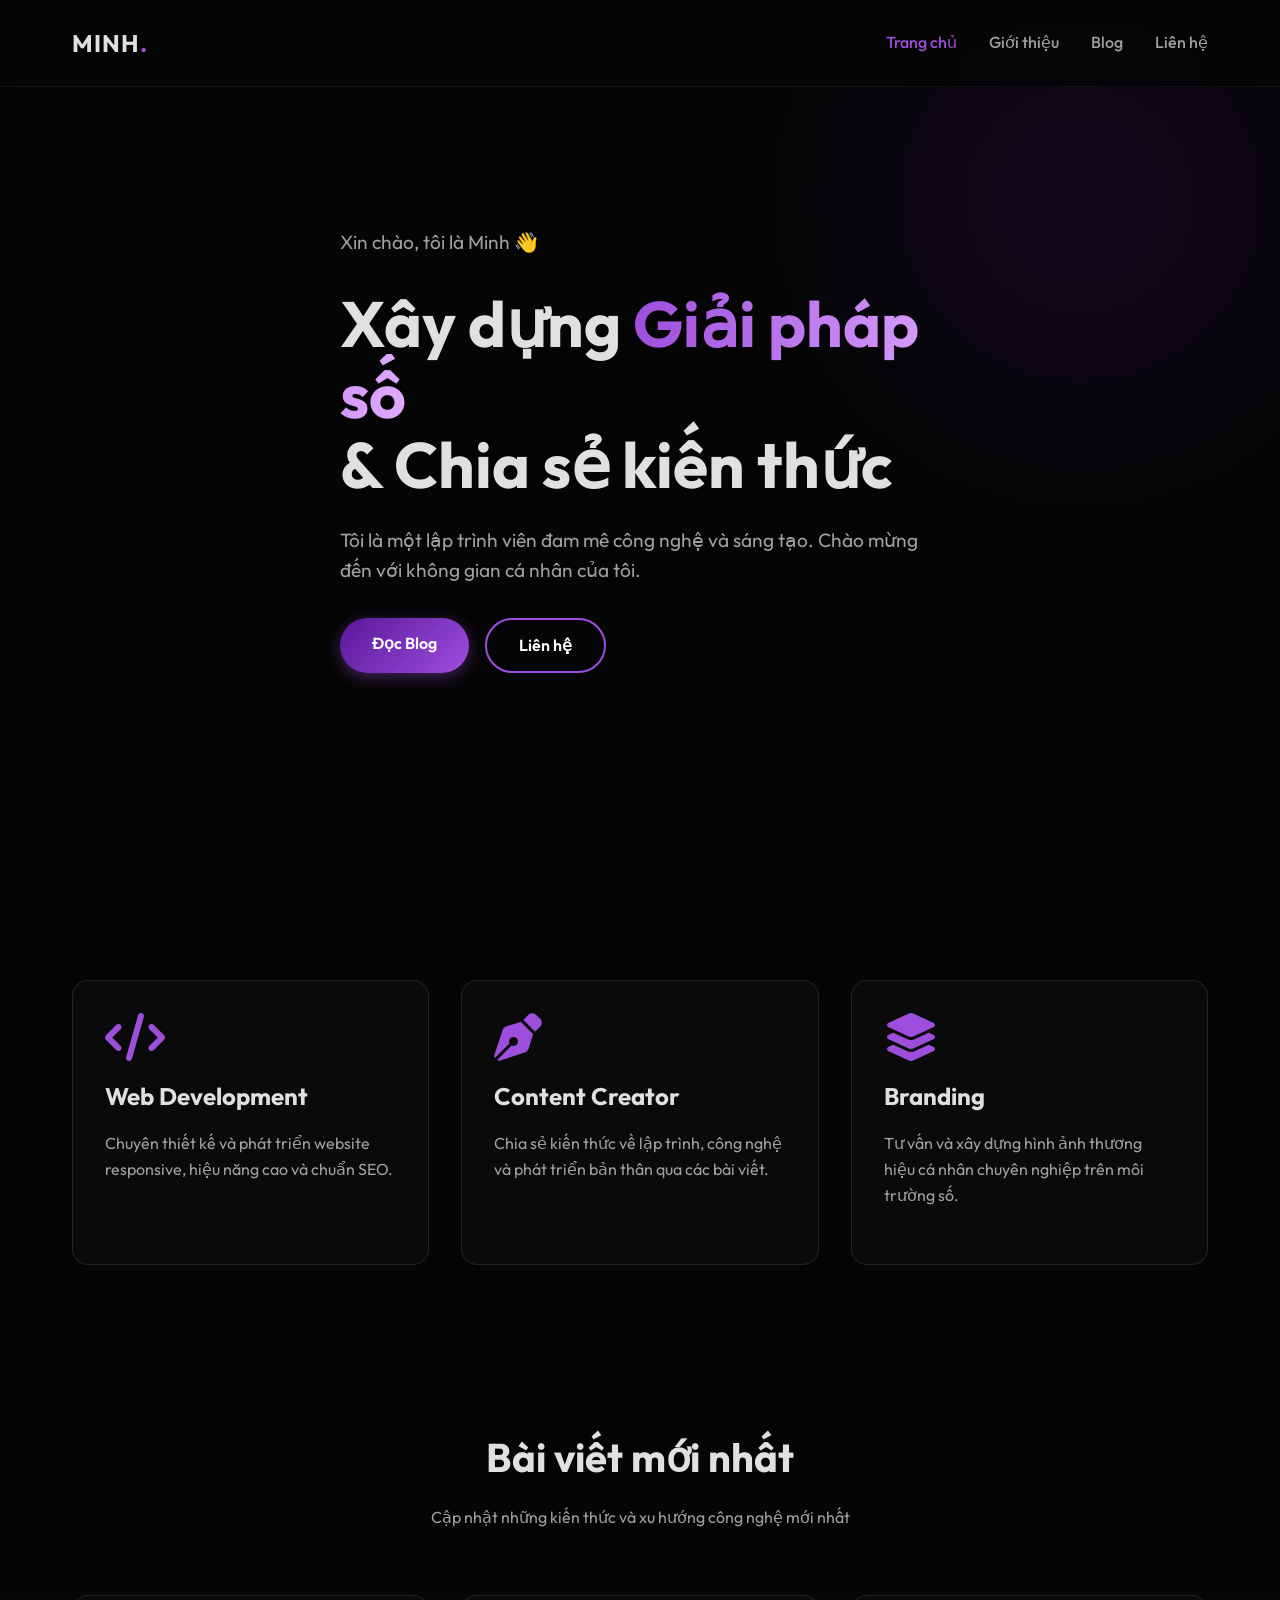
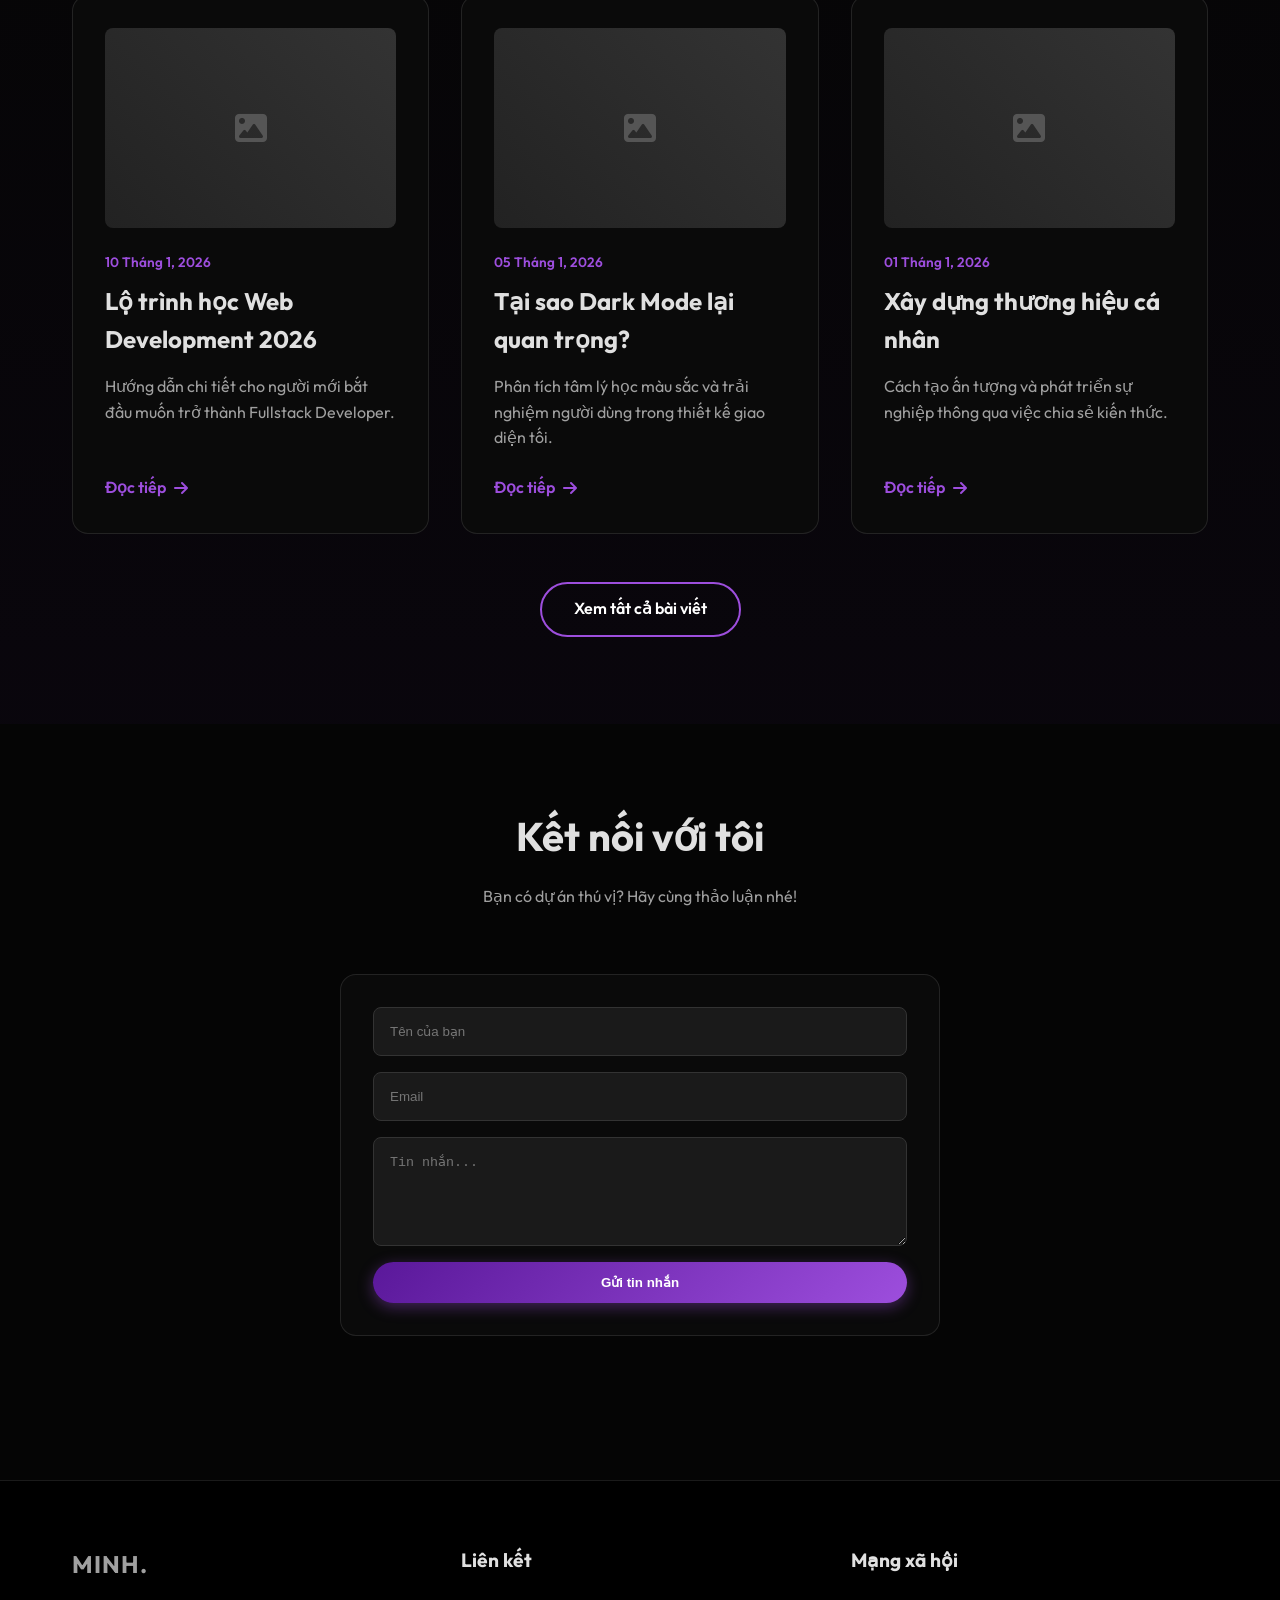
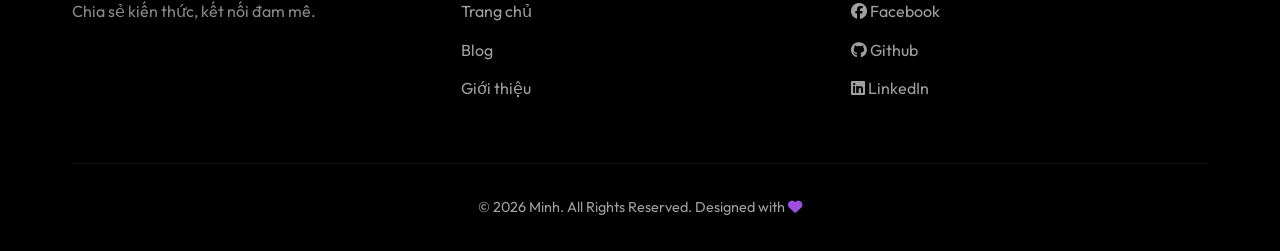
==== index.html @ b97357cf "Add project" ====
<!DOCTYPE html>
<html lang="vi">
<head>
    <meta charset="UTF-8">
    <meta name="viewport" content="width=device-width, initial-scale=1.0">
    <title>Minh • Personal Brand & Blog</title>
    <link rel="stylesheet" href="css/style.css">
    <link rel="stylesheet" href="https://cdnjs.cloudflare.com/ajax/libs/font-awesome/6.4.0/css/all.min.css">
</head>
<body>

    <!-- Navigation -->
    <nav class="navbar">
        <div class="container nav-container">
            <a href="index.html" class="logo">MINH<span style="color:var(--primary-color)">.</span></a>
            <div class="menu-toggle"><i class="fas fa-bars"></i></div>
            <ul class="nav-links">
                <li><a href="index.html" class="active">Trang chủ</a></li>
                <li><a href="#about">Giới thiệu</a></li>
                <li><a href="blog.html">Blog</a></li>
                <li><a href="#contact">Liên hệ</a></li>
            </ul>
        </div>
    </nav>

    <!-- Hero Section -->
    <section class="hero">
        <div class="container">
            <div class="hero-content fade-in">
                <p>Xin chào, tôi là Minh 👋</p>
                <h1>Xây dựng <span class="text-gradient">Giải pháp số</span> <br> & Chia sẻ kiến thức</h1>
                <p>Tôi là một lập trình viên đam mê công nghệ và sáng tạo. Chào mừng đến với không gian cá nhân của tôi.</p>
                <div class="hero-buttons">
                    <a href="blog.html" class="btn">Đọc Blog</a>
                    <a href="#contact" class="btn btn-outline">Liên hệ</a>
                </div>
            </div>
        </div>
    </section>

    <!-- About Section -->
    <section id="about" class="section-padding">
        <div class="container">
            <div class="grid-3">
                <div class="card fade-in" style="grid-column: span 1;">
                    <i class="fas fa-code" style="font-size: 3rem; color: var(--primary-color); margin-bottom: 1rem;"></i>
                    <h3>Web Development</h3>
                    <p>Chuyên thiết kế và phát triển website responsive, hiệu năng cao và chuẩn SEO.</p>
                </div>
                <div class="card fade-in" style="grid-column: span 1;">
                    <i class="fas fa-pen-nib" style="font-size: 3rem; color: var(--primary-color); margin-bottom: 1rem;"></i>
                    <h3>Content Creator</h3>
                    <p>Chia sẻ kiến thức về lập trình, công nghệ và phát triển bản thân qua các bài viết.</p>
                </div>
                <div class="card fade-in" style="grid-column: span 1;">
                     <i class="fas fa-layer-group" style="font-size: 3rem; color: var(--primary-color); margin-bottom: 1rem;"></i>
                    <h3>Branding</h3>
                    <p>Tư vấn và xây dựng hình ảnh thương hiệu cá nhân chuyên nghiệp trên môi trường số.</p>
                </div>
            </div>
        </div>
    </section>

    <!-- Featured Blog Section -->
    <section class="section-padding" style="background: linear-gradient(to bottom, transparent, rgba(90, 24, 154, 0.05));">
        <div class="container">
            <div class="section-header fade-in">
                <h2>Bài viết mới nhất</h2>
                <p>Cập nhật những kiến thức và xu hướng công nghệ mới nhất</p>
            </div>
            
            <div class="grid-3">
                <!-- Post 1 -->
                <article class="card fade-in">
                    <!-- Placeholder image generated via code (real scenario uses <img>) -->
                    <div class="card-image" style="background: linear-gradient(45deg, #222, #333); display: grid; place-items: center; color: #555;">
                        <i class="fas fa-image fa-2x"></i>
                    </div>
                    <div class="card-date">10 Tháng 1, 2026</div>
                    <h3>Lộ trình học Web Development 2026</h3>
                    <p>Hướng dẫn chi tiết cho người mới bắt đầu muốn trở thành Fullstack Developer.</p>
                    <a href="article.html" class="read-more">Đọc tiếp <i class="fas fa-arrow-right"></i></a>
                </article>

                <!-- Post 2 -->
                <article class="card fade-in">
                     <div class="card-image" style="background: linear-gradient(45deg, #222, #333); display: grid; place-items: center; color: #555;">
                        <i class="fas fa-image fa-2x"></i>
                    </div>
                    <div class="card-date">05 Tháng 1, 2026</div>
                    <h3>Tại sao Dark Mode lại quan trọng?</h3>
                    <p>Phân tích tâm lý học màu sắc và trải nghiệm người dùng trong thiết kế giao diện tối.</p>
                    <a href="article.html" class="read-more">Đọc tiếp <i class="fas fa-arrow-right"></i></a>
                </article>

                <!-- Post 3 -->
                <article class="card fade-in">
                     <div class="card-image" style="background: linear-gradient(45deg, #222, #333); display: grid; place-items: center; color: #555;">
                        <i class="fas fa-image fa-2x"></i>
                    </div>
                    <div class="card-date">01 Tháng 1, 2026</div>
                    <h3>Xây dựng thương hiệu cá nhân</h3>
                    <p>Cách tạo ấn tượng và phát triển sự nghiệp thông qua việc chia sẻ kiến thức.</p>
                    <a href="article.html" class="read-more">Đọc tiếp <i class="fas fa-arrow-right"></i></a>
                </article>
            </div>
            
            <div style="text-align: center; margin-top: 3rem;">
                <a href="blog.html" class="btn btn-outline">Xem tất cả bài viết</a>
            </div>
        </div>
    </section>

    <!-- Contact Section -->
    <section id="contact" class="section-padding">
        <div class="container">
            <div class="section-header fade-in">
                <h2>Kết nối với tôi</h2>
                <p>Bạn có dự án thú vị? Hãy cùng thảo luận nhé!</p>
            </div>
            
            <div style="max-width: 600px; margin: 0 auto;" class="fade-in">
                <form class="card" onsubmit="event.preventDefault(); alert('Cảm ơn bạn đã liên hệ! Đây là demo.');">
                    <div style="display: flex; flex-direction: column; gap: 1rem;">
                        <input type="text" placeholder="Tên của bạn" style="padding: 1rem; background: #1a1a1a; border: 1px solid #333; color: white; border-radius: 8px;">
                        <input type="email" placeholder="Email" style="padding: 1rem; background: #1a1a1a; border: 1px solid #333; color: white; border-radius: 8px;">
                        <textarea rows="5" placeholder="Tin nhắn..." style="padding: 1rem; background: #1a1a1a; border: 1px solid #333; color: white; border-radius: 8px;"></textarea>
                        <button type="submit" class="btn">Gửi tin nhắn</button>
                    </div>
                </form>
            </div>
        </div>
    </section>

    <!-- Footer -->
    <footer>
        <div class="container">
            <div class="footer-content">
                <div class="footer-col">
                    <a href="#" class="logo">MINH.</a>
                    <p style="color: #888; margin-top: 1rem;">Chia sẻ kiến thức, kết nối đam mê.</p>
                </div>
                <div class="footer-col">
                    <h4>Liên kết</h4>
                    <a href="index.html">Trang chủ</a>
                    <a href="blog.html">Blog</a>
                    <a href="#about">Giới thiệu</a>
                </div>
                <div class="footer-col">
                    <h4>Mạng xã hội</h4>
                    <a href="#"><i class="fab fa-facebook"></i> Facebook</a>
                    <a href="#"><i class="fab fa-github"></i> Github</a>
                    <a href="#"><i class="fab fa-linkedin"></i> LinkedIn</a>
                </div>
            </div>
            <div class="copyright">
                &copy; 2026 Minh. All Rights Reserved. Designed with <i class="fas fa-heart" style="color: var(--primary-color);"></i>
            </div>
        </div>
    </footer>

    <script src="js/main.js"></script>
</body>
</html>
---- css/style.css ----
@import url('https://fonts.googleapis.com/css2?family=Outfit:wght@300;400;500;600;700&display=swap');

:root {
    --bg-color: #050505;
    --card-bg: #0a0a0a;
    --card-hover: #121212;
    --primary-color: #9D4EDD;
    --secondary-color: #5A189A;
    --accent-glow: rgba(157, 78, 221, 0.4);
    --text-main: #E0E0E0;
    --text-muted: #A0A0A0;
    --border-color: rgba(255, 255, 255, 0.1);
    --font-main: 'Outfit', sans-serif;
    --transition: all 0.3s ease;
}

* {
    margin: 0;
    padding: 0;
    box-sizing: border-box;
    scroll-behavior: smooth;
}

body {
    background-color: var(--bg-color);
    color: var(--text-main);
    font-family: var(--font-main);
    line-height: 1.6;
    overflow-x: hidden;
}

a {
    text-decoration: none;
    color: inherit;
    transition: var(--transition);
}

ul {
    list-style: none;
}

/* Utilities */
.container {
    max-width: 1200px;
    margin: 0 auto;
    padding: 0 2rem;
}

.section-padding {
    padding: 5rem 0;
}

.text-gradient {
    background: linear-gradient(to right, var(--primary-color), #E0AAFF);
    -webkit-background-clip: text;
    -webkit-text-fill-color: transparent;
}

.btn {
    display: inline-block;
    padding: 0.8rem 2rem;
    background: linear-gradient(135deg, var(--secondary-color), var(--primary-color));
    color: white;
    border-radius: 50px;
    font-weight: 600;
    position: relative;
    overflow: hidden;
    z-index: 1;
    border: none;
    cursor: pointer;
    box-shadow: 0 4px 15px var(--accent-glow);
}

.btn::before {
    content: '';
    position: absolute;
    top: 0;
    left: 0;
    width: 100%;
    height: 100%;
    background: linear-gradient(135deg, var(--primary-color), var(--secondary-color));
    z-index: -1;
    transition: opacity 0.3s ease;
    opacity: 0;
}

.btn:hover::before {
    opacity: 1;
}

.btn:hover {
    transform: translateY(-2px);
    box-shadow: 0 6px 20px var(--accent-glow);
}

.btn-outline {
    background: transparent;
    border: 2px solid var(--primary-color);
    box-shadow: none;
}

.btn-outline:hover {
    background: var(--primary-color);
    box-shadow: 0 4px 15px var(--accent-glow);
}

/* Navbar */
.navbar {
    position: fixed;
    top: 0;
    left: 0;
    width: 100%;
    padding: 1.5rem 0;
    background: rgba(5, 5, 5, 0.8);
    backdrop-filter: blur(10px);
    z-index: 1000;
    border-bottom: 1px solid rgba(255,255,255,0.05);
}

.nav-container {
    display: flex;
    justify-content: space-between;
    align-items: center;
}

.logo {
    font-size: 1.5rem;
    font-weight: 700;
    letter-spacing: 1px;
}

.nav-links {
    display: flex;
    gap: 2rem;
}

.nav-links a {
    font-weight: 500;
    color: var(--text-muted);
}

.nav-links a:hover, .nav-links a.active {
    color: var(--primary-color);
}

.menu-toggle {
    display: none;
    font-size: 1.5rem;
    cursor: pointer;
}

/* Hero Section */
.hero {
    height: 100vh;
    display: flex;
    align-items: center;
    position: relative;
    overflow: hidden;
}

.hero::before {
    content: '';
    position: absolute;
    width: 600px;
    height: 600px;
    background: radial-gradient(circle, var(--secondary-color) 0%, transparent 70%);
    top: -100px;
    right: -100px;
    opacity: 0.2;
    filter: blur(80px);
    z-index: -1;
}

.hero-content {
    max-width: 600px;
}

.hero h1 {
    font-size: 4rem;
    line-height: 1.1;
    margin-bottom: 1.5rem;
}

.hero p {
    font-size: 1.2rem;
    color: var(--text-muted);
    margin-bottom: 2rem;
}

.hero-buttons {
    display: flex;
    gap: 1rem;
}

/* Section Headers */
.section-header {
    text-align: center;
    margin-bottom: 4rem;
}

.section-header h2 {
    font-size: 2.5rem;
    margin-bottom: 1rem;
}

.section-header p {
    color: var(--text-muted);
    max-width: 600px;
    margin: 0 auto;
}

/* Cards (Blog & Features) */
.grid-3 {
    display: grid;
    grid-template-columns: repeat(auto-fit, minmax(300px, 1fr));
    gap: 2rem;
}

.card {
    background: var(--card-bg);
    border: 1px solid var(--border-color);
    border-radius: 16px;
    padding: 2rem;
    transition: var(--transition);
    position: relative;
    overflow: hidden;
    display: flex;
    flex-direction: column;
}

.card:hover {
    transform: translateY(-10px);
    border-color: var(--primary-color);
    box-shadow: 0 10px 30px -10px rgba(0,0,0,0.5);
}

.card-image {
    width: 100%;
    height: 200px;
    background-color: #1a1a1a;
    border-radius: 8px;
    margin-bottom: 1.5rem;
    object-fit: cover;
}

.card-date {
    font-size: 0.85rem;
    color: var(--primary-color);
    margin-bottom: 0.5rem;
    font-weight: 600;
}

.card h3 {
    font-size: 1.5rem;
    margin-bottom: 1rem;
}

.card p {
    color: var(--text-muted);
    margin-bottom: 1.5rem;
    flex-grow: 1;
}

.read-more {
    color: var(--primary-color);
    font-weight: 600;
    display: flex;
    align-items: center;
    gap: 0.5rem;
}

.read-more:hover {
    gap: 0.8rem;
}

/* Footer */
footer {
    background: #000;
    padding: 4rem 0 2rem;
    margin-top: 4rem;
    border-top: 1px solid var(--border-color);
}

.footer-content {
    display: grid;
    grid-template-columns: repeat(auto-fit, minmax(200px, 1fr));
    gap: 2rem;
    margin-bottom: 3rem;
}

.footer-col h4 {
    margin-bottom: 1.5rem;
    font-size: 1.2rem;
}

.footer-col a {
    display: block;
    color: var(--text-muted);
    margin-bottom: 0.8rem;
}

.footer-col a:hover {
    color: var(--primary-color);
}

.copyright {
    text-align: center;
    padding-top: 2rem;
    border-top: 1px solid rgba(255,255,255,0.05);
    color: var(--text-muted);
    font-size: 0.9rem;
}

/* Mobile Responsive */
@media (max-width: 768px) {
    .hero h1 {
        font-size: 3rem;
    }
    
    .menu-toggle {
        display: block;
    }
    
    .nav-links {
        position: fixed;
        top: 70px;
        right: -100%;
        width: 100%;
        height: calc(100vh - 70px);
        background: var(--bg-color);
        flex-direction: column;
        align-items: center;
        justify-content: center;
        transition: 0.4s ease;
    }
    
    .nav-links.active {
        right: 0;
    }
}

/* Animations */
.fade-in {
    opacity: 0;
    transform: translateY(30px);
    transition: all 0.6s ease;
}

.fade-in.visible {
    opacity: 1;
    transform: translateY(0);
}
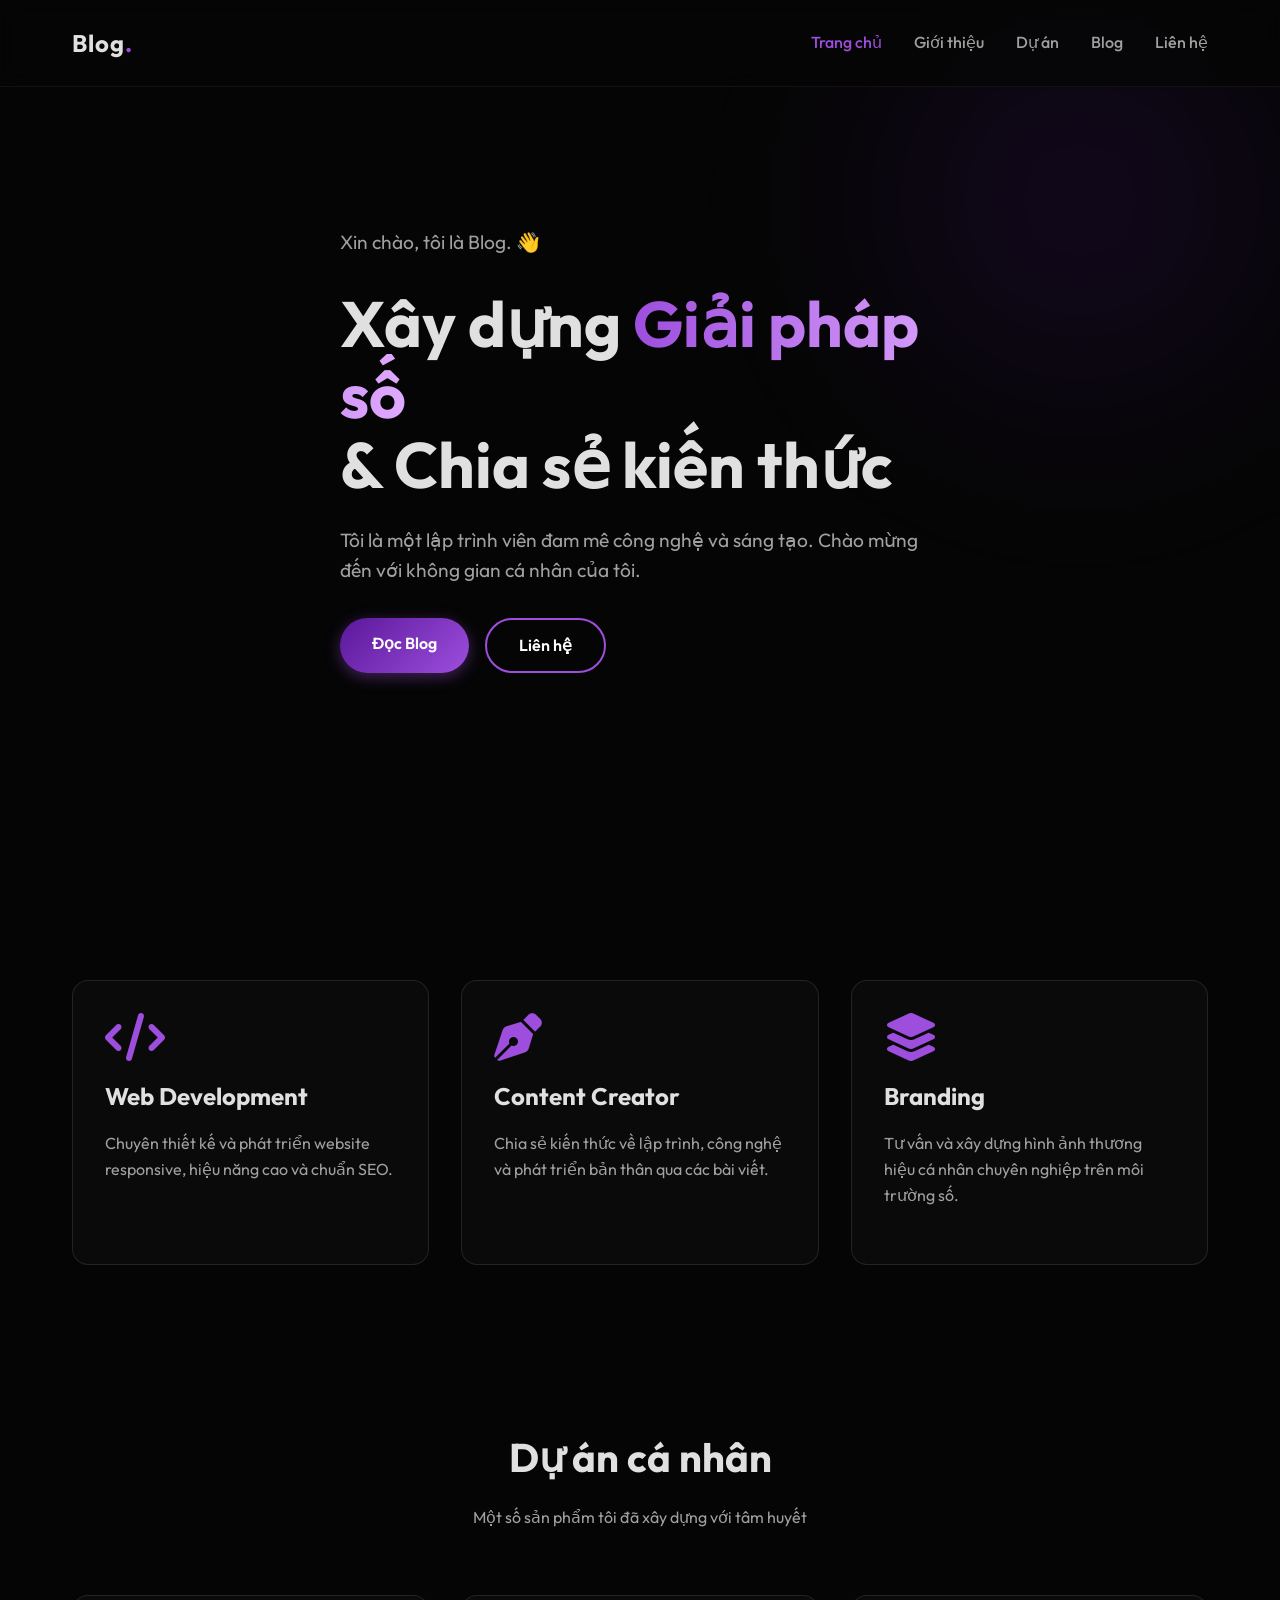
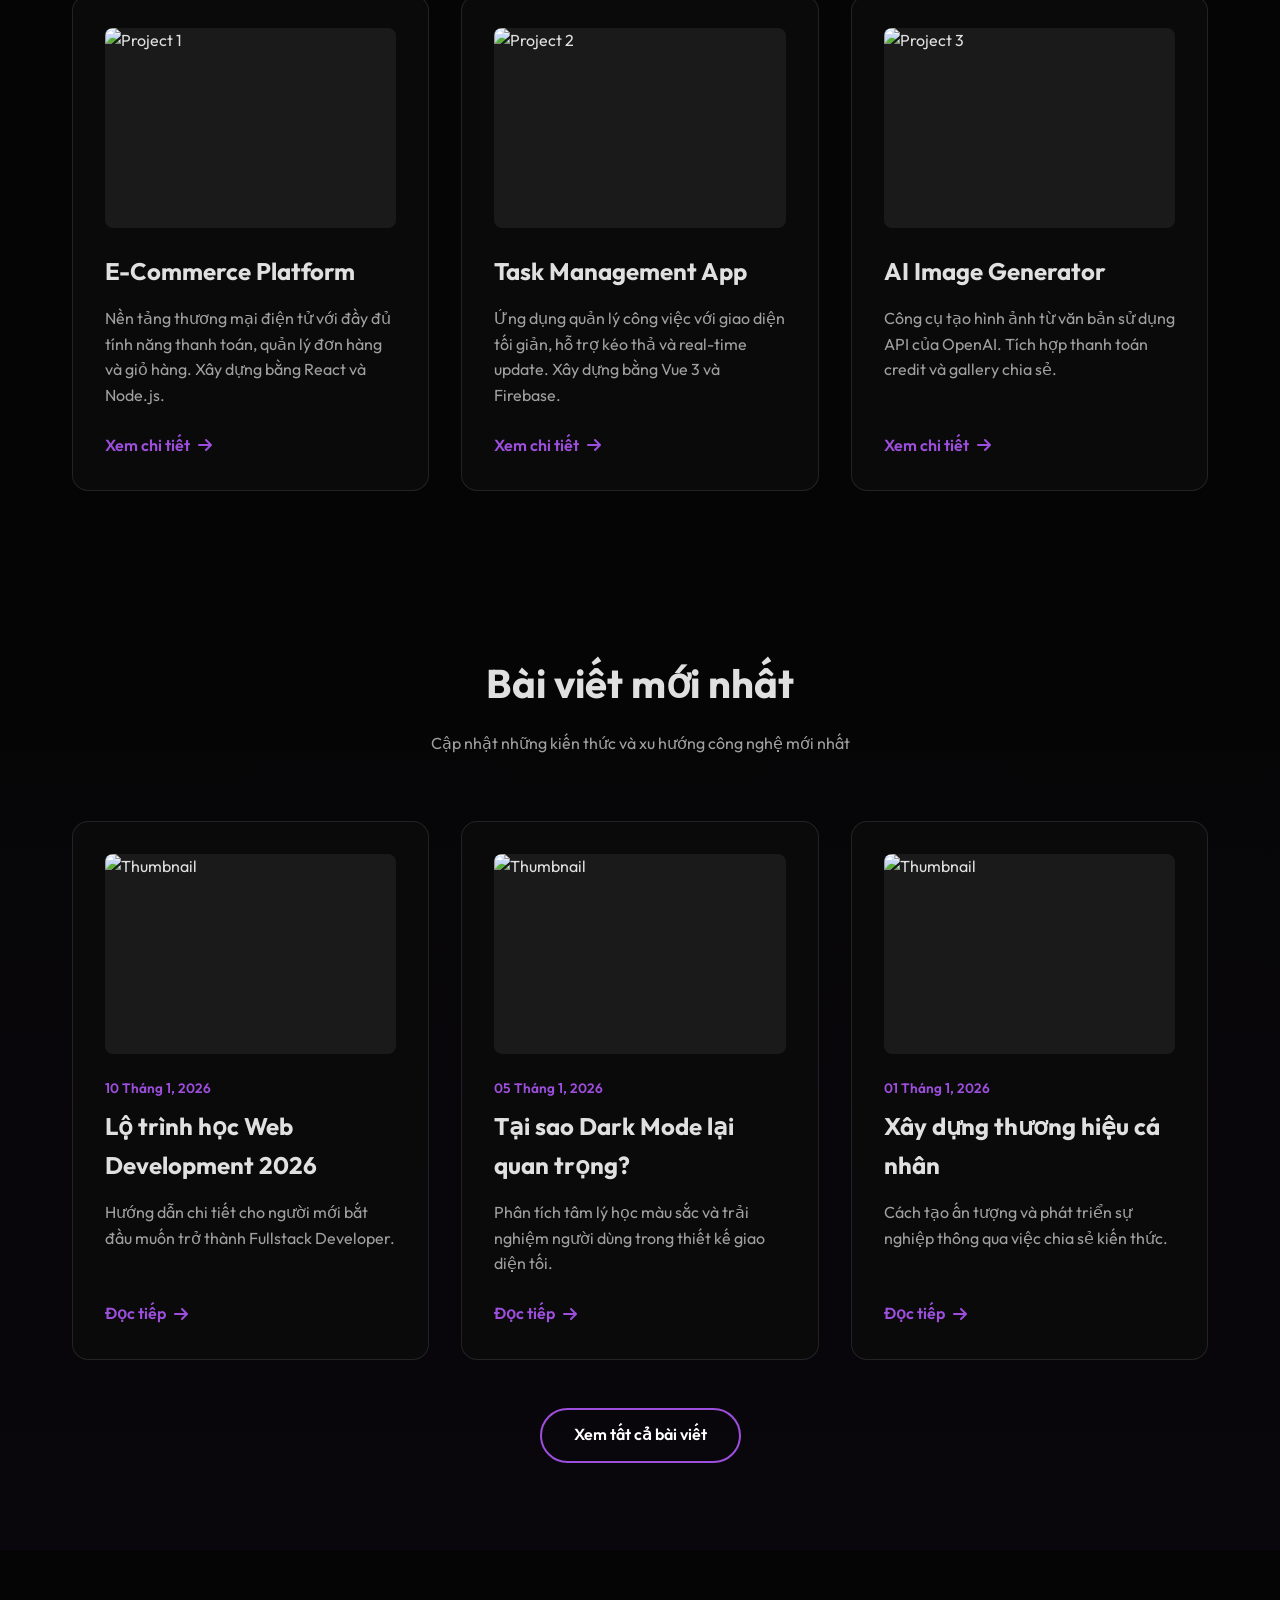
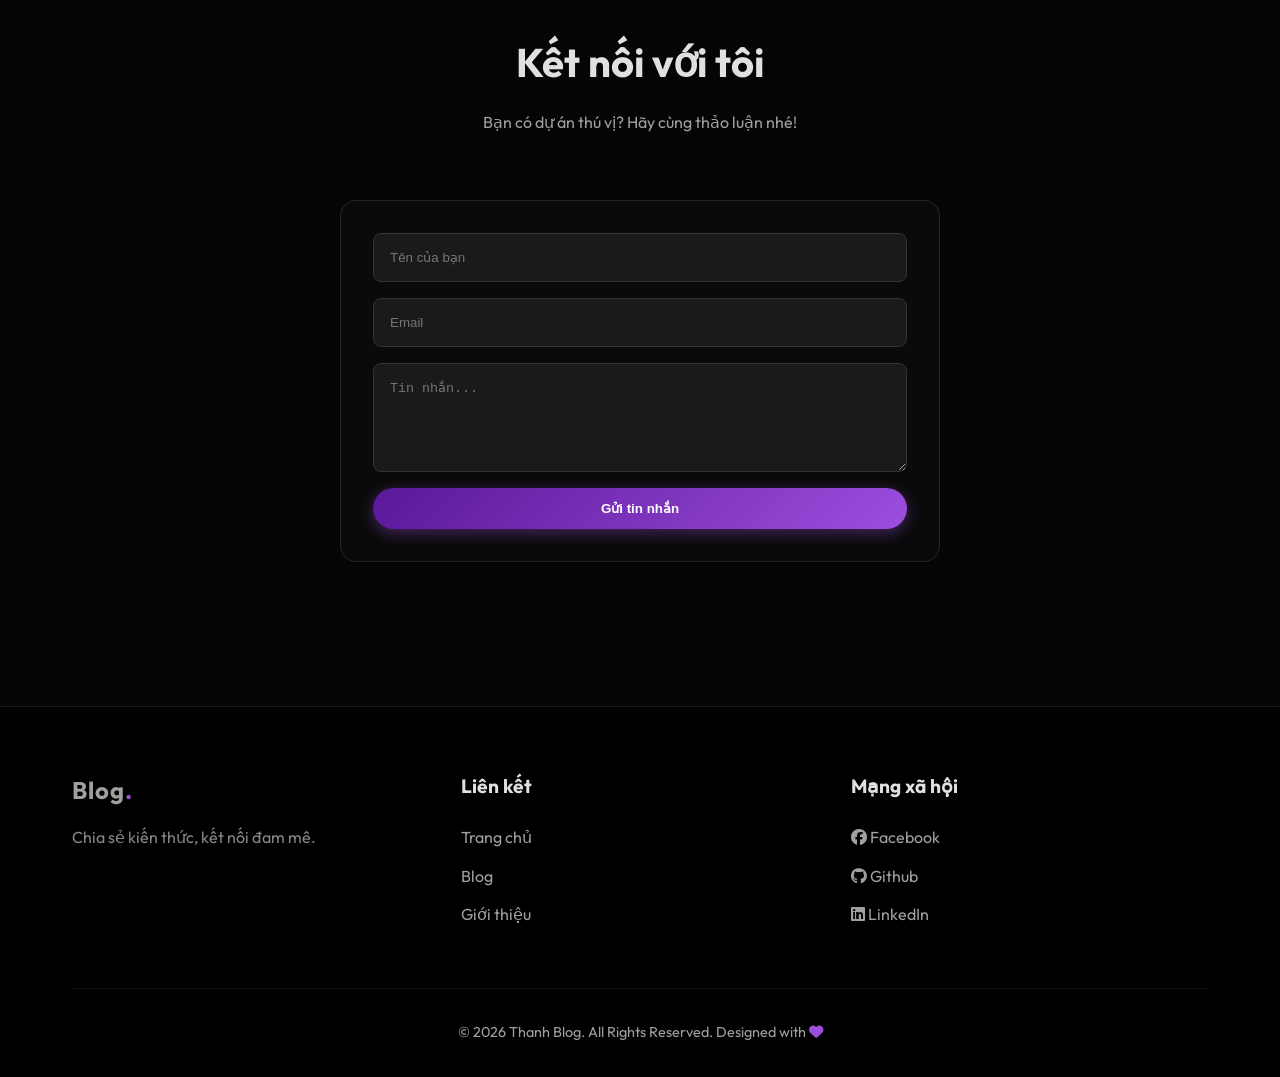
==== commit 504c905f: "Update Blog" ====
--- a/index.html
+++ b/index.html
@@ -1,22 +1,26 @@
 <!DOCTYPE html>
 <html lang="vi">
+
 <head>
     <meta charset="UTF-8">
     <meta name="viewport" content="width=device-width, initial-scale=1.0">
-    <title>Minh • Personal Brand & Blog</title>
+    <title>Thanh Blog</title>
     <link rel="stylesheet" href="css/style.css">
     <link rel="stylesheet" href="https://cdnjs.cloudflare.com/ajax/libs/font-awesome/6.4.0/css/all.min.css">
+    <link rel="icon" type="image/svg+xml" href="data:image/svg+xml,<svg xmlns='http://www.w3.org/2000/svg' viewBox='0 0 100 100'><rect width='100' height='100' rx='20' fill='%239D4EDD'/><text x='50%' y='50%' font-family='sans-serif' font-size='60' fill='white' font-weight='bold' text-anchor='middle' dominant-baseline='central'>B</text></svg>">
 </head>
+
 <body>
 
     <!-- Navigation -->
     <nav class="navbar">
         <div class="container nav-container">
-            <a href="index.html" class="logo">MINH<span style="color:var(--primary-color)">.</span></a>
+            <a href="index.html" class="logo">Blog<span style="color:var(--primary-color)">.</span></a>
             <div class="menu-toggle"><i class="fas fa-bars"></i></div>
             <ul class="nav-links">
                 <li><a href="index.html" class="active">Trang chủ</a></li>
                 <li><a href="#about">Giới thiệu</a></li>
+                <li><a href="#projects">Dự án</a></li>
                 <li><a href="blog.html">Blog</a></li>
                 <li><a href="#contact">Liên hệ</a></li>
             </ul>
@@ -27,9 +31,10 @@
     <section class="hero">
         <div class="container">
             <div class="hero-content fade-in">
-                <p>Xin chào, tôi là Minh 👋</p>
+                <p>Xin chào, tôi là Blog. 👋</p>
                 <h1>Xây dựng <span class="text-gradient">Giải pháp số</span> <br> & Chia sẻ kiến thức</h1>
-                <p>Tôi là một lập trình viên đam mê công nghệ và sáng tạo. Chào mừng đến với không gian cá nhân của tôi.</p>
+                <p>Tôi là một lập trình viên đam mê công nghệ và sáng tạo. Chào mừng đến với không gian cá nhân của tôi.
+                </p>
                 <div class="hero-buttons">
                     <a href="blog.html" class="btn">Đọc Blog</a>
                     <a href="#contact" class="btn btn-outline">Liên hệ</a>
@@ -43,17 +48,20 @@
         <div class="container">
             <div class="grid-3">
                 <div class="card fade-in" style="grid-column: span 1;">
-                    <i class="fas fa-code" style="font-size: 3rem; color: var(--primary-color); margin-bottom: 1rem;"></i>
+                    <i class="fas fa-code"
+                        style="font-size: 3rem; color: var(--primary-color); margin-bottom: 1rem;"></i>
                     <h3>Web Development</h3>
                     <p>Chuyên thiết kế và phát triển website responsive, hiệu năng cao và chuẩn SEO.</p>
                 </div>
                 <div class="card fade-in" style="grid-column: span 1;">
-                    <i class="fas fa-pen-nib" style="font-size: 3rem; color: var(--primary-color); margin-bottom: 1rem;"></i>
+                    <i class="fas fa-pen-nib"
+                        style="font-size: 3rem; color: var(--primary-color); margin-bottom: 1rem;"></i>
                     <h3>Content Creator</h3>
                     <p>Chia sẻ kiến thức về lập trình, công nghệ và phát triển bản thân qua các bài viết.</p>
                 </div>
                 <div class="card fade-in" style="grid-column: span 1;">
-                     <i class="fas fa-layer-group" style="font-size: 3rem; color: var(--primary-color); margin-bottom: 1rem;"></i>
+                    <i class="fas fa-layer-group"
+                        style="font-size: 3rem; color: var(--primary-color); margin-bottom: 1rem;"></i>
                     <h3>Branding</h3>
                     <p>Tư vấn và xây dựng hình ảnh thương hiệu cá nhân chuyên nghiệp trên môi trường số.</p>
                 </div>
@@ -61,21 +69,53 @@
         </div>
     </section>
 
+    <!-- Personal Projects Section -->
+    <section id="projects" class="section-padding">
+        <div class="container">
+            <div class="section-header fade-in">
+                <h2>Dự án cá nhân</h2>
+                <p>Một số sản phẩm tôi đã xây dựng với tâm huyết</p>
+            </div>
+
+            <div class="grid-3">
+                <div class="card fade-in" style="grid-column: span 1;">
+                    <img src="https://picsum.photos/400/300?random=4" alt="Project 1" class="card-image">
+                    <h3>E-Commerce Platform</h3>
+                    <p>Nền tảng thương mại điện tử với đầy đủ tính năng thanh toán, quản lý đơn hàng và giỏ hàng. Xây
+                        dựng bằng React và Node.js.</p>
+                    <a href="#" class="read-more">Xem chi tiết <i class="fas fa-arrow-right"></i></a>
+                </div>
+                <div class="card fade-in" style="grid-column: span 1;">
+                    <img src="https://picsum.photos/400/300?random=5" alt="Project 2" class="card-image">
+                    <h3>Task Management App</h3>
+                    <p>Ứng dụng quản lý công việc với giao diện tối giản, hỗ trợ kéo thả và real-time update. Xây dựng
+                        bằng Vue 3 và Firebase.</p>
+                    <a href="#" class="read-more">Xem chi tiết <i class="fas fa-arrow-right"></i></a>
+                </div>
+                <div class="card fade-in" style="grid-column: span 1;">
+                    <img src="https://picsum.photos/400/300?random=6" alt="Project 3" class="card-image">
+                    <h3>AI Image Generator</h3>
+                    <p>Công cụ tạo hình ảnh từ văn bản sử dụng API của OpenAI. Tích hợp thanh toán credit và gallery
+                        chia sẻ.</p>
+                    <a href="#" class="read-more">Xem chi tiết <i class="fas fa-arrow-right"></i></a>
+                </div>
+            </div>
+        </div>
+    </section>
+
     <!-- Featured Blog Section -->
-    <section class="section-padding" style="background: linear-gradient(to bottom, transparent, rgba(90, 24, 154, 0.05));">
+    <section class="section-padding"
+        style="background: linear-gradient(to bottom, transparent, rgba(90, 24, 154, 0.05));">
         <div class="container">
             <div class="section-header fade-in">
                 <h2>Bài viết mới nhất</h2>
                 <p>Cập nhật những kiến thức và xu hướng công nghệ mới nhất</p>
             </div>
-            
+
             <div class="grid-3">
                 <!-- Post 1 -->
                 <article class="card fade-in">
-                    <!-- Placeholder image generated via code (real scenario uses <img>) -->
-                    <div class="card-image" style="background: linear-gradient(45deg, #222, #333); display: grid; place-items: center; color: #555;">
-                        <i class="fas fa-image fa-2x"></i>
-                    </div>
+                    <img src="https://picsum.photos/400/300?random=1" alt="Thumbnail" class="card-image">
                     <div class="card-date">10 Tháng 1, 2026</div>
                     <h3>Lộ trình học Web Development 2026</h3>
                     <p>Hướng dẫn chi tiết cho người mới bắt đầu muốn trở thành Fullstack Developer.</p>
@@ -84,9 +124,7 @@
 
                 <!-- Post 2 -->
                 <article class="card fade-in">
-                     <div class="card-image" style="background: linear-gradient(45deg, #222, #333); display: grid; place-items: center; color: #555;">
-                        <i class="fas fa-image fa-2x"></i>
-                    </div>
+                    <img src="https://picsum.photos/400/300?random=2" alt="Thumbnail" class="card-image">
                     <div class="card-date">05 Tháng 1, 2026</div>
                     <h3>Tại sao Dark Mode lại quan trọng?</h3>
                     <p>Phân tích tâm lý học màu sắc và trải nghiệm người dùng trong thiết kế giao diện tối.</p>
@@ -95,16 +133,14 @@
 
                 <!-- Post 3 -->
                 <article class="card fade-in">
-                     <div class="card-image" style="background: linear-gradient(45deg, #222, #333); display: grid; place-items: center; color: #555;">
-                        <i class="fas fa-image fa-2x"></i>
-                    </div>
+                    <img src="https://picsum.photos/400/300?random=3" alt="Thumbnail" class="card-image">
                     <div class="card-date">01 Tháng 1, 2026</div>
                     <h3>Xây dựng thương hiệu cá nhân</h3>
                     <p>Cách tạo ấn tượng và phát triển sự nghiệp thông qua việc chia sẻ kiến thức.</p>
                     <a href="article.html" class="read-more">Đọc tiếp <i class="fas fa-arrow-right"></i></a>
                 </article>
             </div>
-            
+
             <div style="text-align: center; margin-top: 3rem;">
                 <a href="blog.html" class="btn btn-outline">Xem tất cả bài viết</a>
             </div>
@@ -118,13 +154,16 @@
                 <h2>Kết nối với tôi</h2>
                 <p>Bạn có dự án thú vị? Hãy cùng thảo luận nhé!</p>
             </div>
-            
+
             <div style="max-width: 600px; margin: 0 auto;" class="fade-in">
                 <form class="card" onsubmit="event.preventDefault(); alert('Cảm ơn bạn đã liên hệ! Đây là demo.');">
                     <div style="display: flex; flex-direction: column; gap: 1rem;">
-                        <input type="text" placeholder="Tên của bạn" style="padding: 1rem; background: #1a1a1a; border: 1px solid #333; color: white; border-radius: 8px;">
-                        <input type="email" placeholder="Email" style="padding: 1rem; background: #1a1a1a; border: 1px solid #333; color: white; border-radius: 8px;">
-                        <textarea rows="5" placeholder="Tin nhắn..." style="padding: 1rem; background: #1a1a1a; border: 1px solid #333; color: white; border-radius: 8px;"></textarea>
+                        <input type="text" placeholder="Tên của bạn"
+                            style="padding: 1rem; background: #1a1a1a; border: 1px solid #333; color: white; border-radius: 8px;">
+                        <input type="email" placeholder="Email"
+                            style="padding: 1rem; background: #1a1a1a; border: 1px solid #333; color: white; border-radius: 8px;">
+                        <textarea rows="5" placeholder="Tin nhắn..."
+                            style="padding: 1rem; background: #1a1a1a; border: 1px solid #333; color: white; border-radius: 8px;"></textarea>
                         <button type="submit" class="btn">Gửi tin nhắn</button>
                     </div>
                 </form>
@@ -137,7 +176,7 @@
         <div class="container">
             <div class="footer-content">
                 <div class="footer-col">
-                    <a href="#" class="logo">MINH.</a>
+                    <a href="#" class="logo">Blog<span style="color:var(--primary-color)">.</span></a>
                     <p style="color: #888; margin-top: 1rem;">Chia sẻ kiến thức, kết nối đam mê.</p>
                 </div>
                 <div class="footer-col">
@@ -154,11 +193,15 @@
                 </div>
             </div>
             <div class="copyright">
-                &copy; 2026 Minh. All Rights Reserved. Designed with <i class="fas fa-heart" style="color: var(--primary-color);"></i>
+                &copy; 2026 Thanh Blog. All Rights Reserved. Designed with <i class="fas fa-heart"
+                    style="color: var(--primary-color);"></i>
             </div>
         </div>
     </footer>
+
+    <button id="backToTop" class="back-to-top" title="Lên đầu trang"><i class="fas fa-arrow-up"></i></button>
 
     <script src="js/main.js"></script>
 </body>
-</html>
+
+</html>
--- a/css/style.css
+++ b/css/style.css
@@ -53,6 +53,7 @@
 .text-gradient {
     background: linear-gradient(to right, var(--primary-color), #E0AAFF);
     -webkit-background-clip: text;
+    background-clip: text;
     -webkit-text-fill-color: transparent;
 }
 
@@ -229,9 +230,9 @@
 }
 
 .card:hover {
-    transform: translateY(-10px);
+    transform: translateY(-10px) scale(1.01);
     border-color: var(--primary-color);
-    box-shadow: 0 10px 30px -10px rgba(0,0,0,0.5);
+    box-shadow: 0 10px 30px -10px var(--accent-glow);
 }
 
 .card-image {
@@ -350,3 +351,47 @@
     opacity: 1;
     transform: translateY(0);
 }
+
+/* Animations & Effects Improvements */
+@keyframes float {
+    0% { transform: translateY(0px); }
+    50% { transform: translateY(-10px); }
+    100% { transform: translateY(0px); }
+}
+
+.hero-content {
+    animation: float 6s ease-in-out infinite;
+}
+
+/* Back to Top Button */
+.back-to-top {
+    position: fixed;
+    bottom: 30px;
+    right: 30px;
+    width: 50px;
+    height: 50px;
+    background: linear-gradient(135deg, var(--primary-color), var(--secondary-color));
+    color: white;
+    border: none;
+    border-radius: 50%;
+    font-size: 1.2rem;
+    cursor: pointer;
+    box-shadow: 0 4px 15px var(--accent-glow);
+    opacity: 0;
+    visibility: hidden;
+    transform: translateY(20px);
+    transition: all 0.3s ease;
+    z-index: 999;
+}
+
+.back-to-top.show {
+    opacity: 1;
+    visibility: visible;
+    transform: translateY(0);
+}
+
+.back-to-top:hover {
+    transform: translateY(-5px);
+    box-shadow: 0 6px 20px var(--accent-glow);
+    background: linear-gradient(135deg, var(--secondary-color), var(--primary-color));
+}
